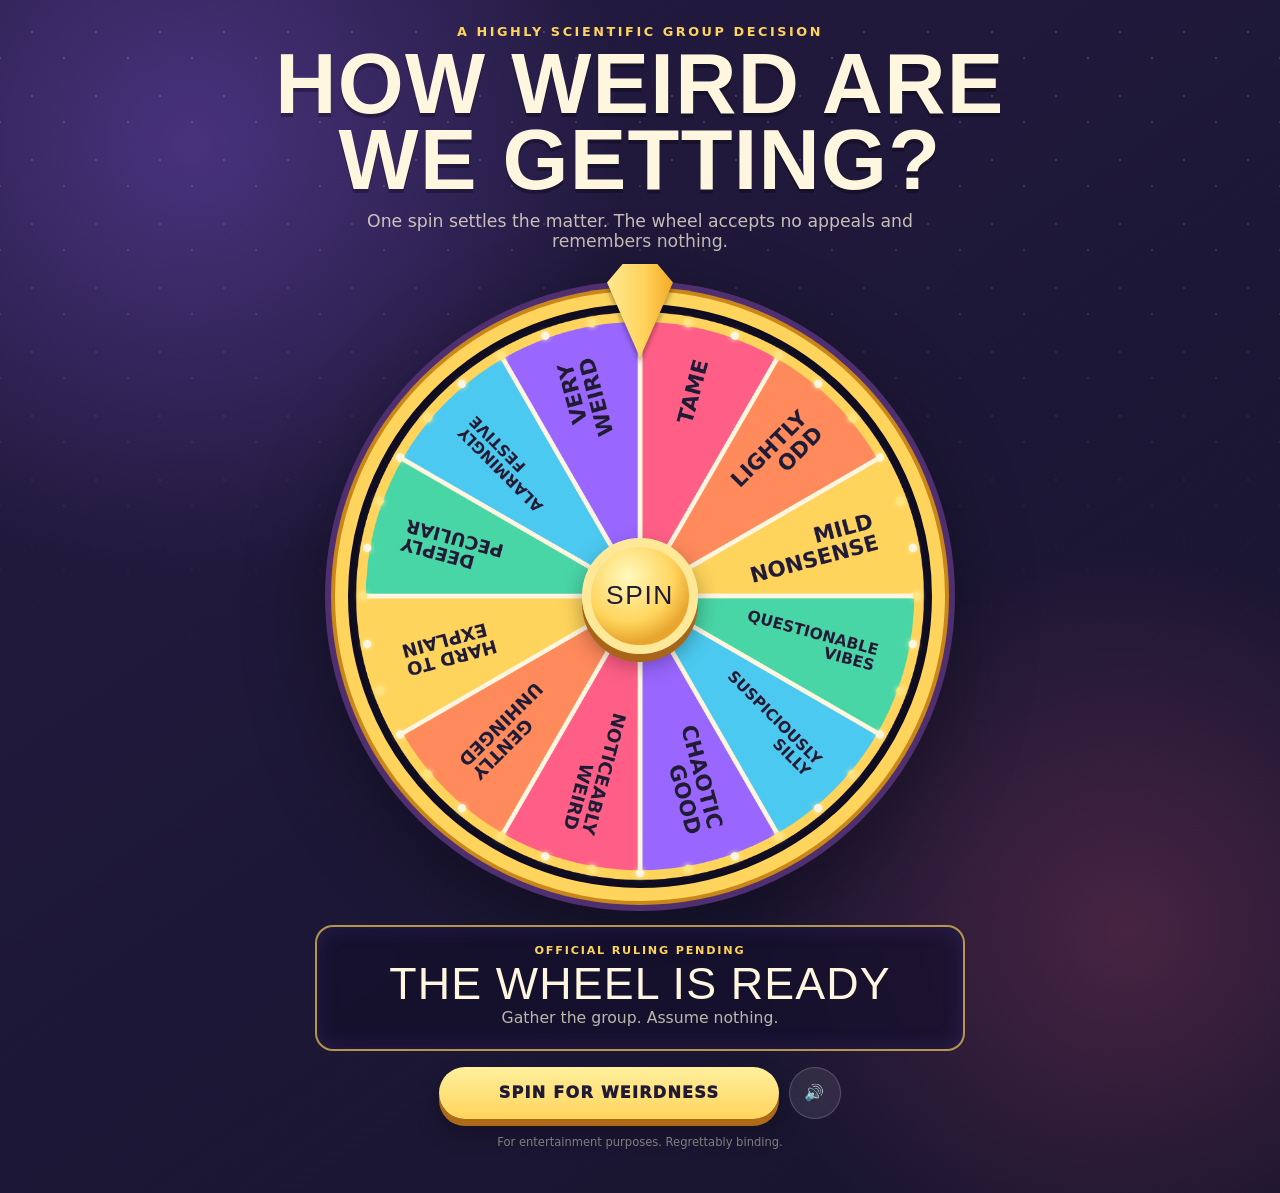
==== weird/index.html @ 73b0e81f "Add weirdness wheel web app" ====
<!doctype html>
<html lang="en">
<head>
  <meta charset="utf-8">
  <meta name="viewport" content="width=device-width, initial-scale=1, viewport-fit=cover">
  <meta name="theme-color" content="#17142d">
  <meta name="description" content="One spin. One official weirdness level. No appeals.">
  <meta property="og:title" content="How Weird Are We Getting?">
  <meta property="og:description" content="A highly scientific wheel for settling the matter.">
  <title>How Weird Are We Getting?</title>
  <style>
    :root {
      --night: #17142d;
      --night-2: #241b42;
      --cream: #fff6df;
      --gold: #ffd45c;
      --gold-dark: #c98719;
      --pink: #ff5f87;
      --blue: #4cc9f0;
      --purple: #9966ff;
      --coral: #ff8a5b;
      --mint: #49d6a7;
      --ink: #201a35;
      --sans: ui-rounded, "SF Pro Rounded", "Segoe UI", system-ui, sans-serif;
      --display: Impact, Haettenschweiler, "Arial Narrow Bold", sans-serif;
    }

    * { box-sizing: border-box; }

    html, body { min-height: 100%; }

    body {
      margin: 0;
      color: var(--cream);
      font-family: var(--sans);
      background:
        radial-gradient(circle at 15% 12%, rgba(153, 102, 255, .32), transparent 27rem),
        radial-gradient(circle at 88% 78%, rgba(255, 95, 135, .20), transparent 24rem),
        linear-gradient(145deg, var(--night-2), var(--night));
      overflow-x: hidden;
    }

    body::before {
      content: "";
      position: fixed;
      inset: 0;
      pointer-events: none;
      opacity: .18;
      background-image:
        radial-gradient(circle, #fff 0 1px, transparent 1.5px),
        radial-gradient(circle, #fff 0 1px, transparent 1.5px);
      background-position: 0 0, 32px 26px;
      background-size: 64px 64px;
      mask-image: linear-gradient(to bottom, #000, transparent 80%);
    }

    .page {
      width: min(100%, 920px);
      margin: 0 auto;
      padding: max(24px, env(safe-area-inset-top)) 18px max(44px, env(safe-area-inset-bottom));
      text-align: center;
    }

    .eyebrow {
      margin: 0 0 7px;
      color: var(--gold);
      font-size: clamp(.68rem, 2vw, .8rem);
      font-weight: 900;
      letter-spacing: .2em;
      text-transform: uppercase;
    }

    h1 {
      margin: 0;
      font-family: var(--display);
      font-size: clamp(2.45rem, 9vw, 5.3rem);
      font-weight: 900;
      line-height: .9;
      letter-spacing: .015em;
      text-transform: uppercase;
      text-wrap: balance;
      text-shadow: 0 4px 0 rgba(0, 0, 0, .28);
    }

    .intro {
      max-width: 610px;
      margin: 12px auto 10px;
      color: rgba(255, 246, 223, .75);
      font-size: clamp(.94rem, 2.3vw, 1.08rem);
    }

    .wheel-wrap {
      position: relative;
      width: min(92vw, 610px);
      margin: 2px auto 0;
      padding-top: 30px;
      filter: drop-shadow(0 24px 40px rgba(0, 0, 0, .38));
      user-select: none;
      -webkit-user-select: none;
    }

    .wheel-shell {
      position: relative;
      width: 100%;
      aspect-ratio: 1;
      border: clamp(7px, 1.4vw, 13px) solid var(--gold);
      border-radius: 50%;
      background: #15112a;
      box-shadow:
        0 0 0 4px var(--gold-dark),
        0 0 0 10px #4f2f70,
        inset 0 0 25px rgba(0, 0, 0, .55);
      overflow: hidden;
    }

    canvas#wheel {
      display: block;
      width: 100%;
      height: 100%;
      transform: rotate(0deg);
      will-change: transform;
    }

    .pointer {
      position: absolute;
      z-index: 5;
      top: 3px;
      left: 50%;
      width: clamp(42px, 10vw, 66px);
      height: clamp(66px, 15vw, 94px);
      transform: translateX(-50%);
      filter: drop-shadow(0 6px 2px rgba(0, 0, 0, .28));
      transform-origin: 50% 15%;
    }

    .pointer::before {
      content: "";
      position: absolute;
      inset: 0;
      background: linear-gradient(90deg, #ffe891, var(--gold) 55%, #f4a927);
      clip-path: polygon(50% 100%, 0 20%, 24% 0, 76% 0, 100% 20%);
      border-radius: 8px;
    }

    .pointer.tick { animation: pointerTick 82ms ease-out; }

    @keyframes pointerTick {
      0% { transform: translateX(-50%) rotate(0); }
      45% { transform: translateX(-50%) rotate(-8deg); }
      100% { transform: translateX(-50%) rotate(0); }
    }

    .hub {
      position: absolute;
      z-index: 4;
      top: calc(50% + 15px);
      left: 50%;
      width: clamp(74px, 17vw, 116px);
      aspect-ratio: 1;
      display: grid;
      place-items: center;
      transform: translate(-50%, -50%);
      border: clamp(5px, 1vw, 9px) solid #ffe998;
      border-radius: 50%;
      color: var(--ink);
      font-family: var(--display);
      font-size: clamp(1rem, 4vw, 1.65rem);
      letter-spacing: .06em;
      background: radial-gradient(circle at 38% 30%, #fff9bd, var(--gold) 50%, #e8a62f 72%);
      box-shadow: 0 8px 0 #a86417, 0 10px 22px rgba(0, 0, 0, .35);
      pointer-events: none;
    }

    .result-card {
      position: relative;
      width: min(100%, 650px);
      min-height: 126px;
      margin: 24px auto 0;
      padding: 17px 18px 16px;
      border: 2px solid rgba(255, 212, 92, .68);
      border-radius: 18px;
      background: rgba(20, 16, 43, .72);
      box-shadow: inset 0 0 22px rgba(153, 102, 255, .14);
      backdrop-filter: blur(10px);
    }

    .result-kicker {
      margin: 0;
      color: var(--gold);
      font-size: .7rem;
      font-weight: 900;
      letter-spacing: .16em;
      text-transform: uppercase;
    }

    .result {
      margin: 4px 0 3px;
      color: var(--cream);
      font-family: var(--display);
      font-size: clamp(1.65rem, 6vw, 2.8rem);
      line-height: 1;
      letter-spacing: .025em;
      text-transform: uppercase;
    }

    .verdict {
      margin: 0;
      color: rgba(255, 246, 223, .72);
      font-size: clamp(.82rem, 2.5vw, .98rem);
    }

    .controls {
      display: flex;
      justify-content: center;
      align-items: center;
      gap: 10px;
      margin-top: 16px;
    }

    button {
      min-height: 52px;
      border: 0;
      border-radius: 999px;
      font: inherit;
      font-weight: 950;
      letter-spacing: .08em;
      text-transform: uppercase;
      cursor: pointer;
      touch-action: manipulation;
    }

    #spin {
      min-width: min(78vw, 340px);
      padding: 14px 28px;
      color: var(--ink);
      background: linear-gradient(180deg, #fff09d, var(--gold));
      box-shadow: 0 7px 0 #ae6a16, 0 13px 24px rgba(0, 0, 0, .28);
      transition: transform 120ms ease, filter 120ms ease, box-shadow 120ms ease;
    }

    #spin:hover { filter: brightness(1.07); transform: translateY(-1px); }
    #spin:active { transform: translateY(5px); box-shadow: 0 2px 0 #ae6a16; }
    #spin:disabled { cursor: wait; filter: saturate(.45); transform: none; }

    #sound {
      width: 52px;
      min-width: 52px;
      padding: 0;
      color: var(--cream);
      background: rgba(255, 255, 255, .09);
      border: 1px solid rgba(255, 255, 255, .18);
    }

    button:focus-visible {
      outline: 4px solid var(--blue);
      outline-offset: 4px;
    }

    .fine-print {
      margin: 16px auto 0;
      color: rgba(255, 246, 223, .46);
      font-size: .72rem;
    }

    .confetti {
      position: fixed;
      z-index: 20;
      top: -20px;
      left: 0;
      width: 9px;
      height: 15px;
      border-radius: 2px;
      pointer-events: none;
      animation: fall var(--fall-time) cubic-bezier(.15, .75, .45, 1) forwards;
    }

    @keyframes fall {
      0% { opacity: 1; transform: translate3d(var(--start-x), -20px, 0) rotate(0); }
      100% { opacity: 0; transform: translate3d(var(--end-x), 105vh, 0) rotate(var(--spin)); }
    }

    @media (max-width: 560px) {
      .page { padding-left: 12px; padding-right: 12px; }
      .wheel-wrap { width: min(94vw, 470px); }
      .result-card { width: calc(100% - 8px); min-height: 118px; }
      .controls { gap: 8px; }
      #spin { min-width: 0; flex: 1; max-width: 330px; }
    }

    @media (prefers-reduced-motion: reduce) {
      .pointer.tick { animation: none; }
      .confetti { display: none; }
      #spin { transition: none; }
    }
  </style>
</head>
<body>
  <main class="page">
    <p class="eyebrow">A highly scientific group decision</p>
    <h1>How weird are we getting?</h1>
    <p class="intro">One spin settles the matter. The wheel accepts no appeals and remembers nothing.</p>

    <section class="wheel-wrap" aria-label="Weirdness wheel">
      <div class="pointer" id="pointer" aria-hidden="true"></div>
      <div class="wheel-shell">
        <canvas id="wheel" width="900" height="900" aria-hidden="true"></canvas>
      </div>
      <div class="hub" aria-hidden="true">SPIN</div>
    </section>

    <section class="result-card" aria-live="polite" aria-atomic="true">
      <p class="result-kicker" id="result-kicker">Official ruling pending</p>
      <p class="result" id="result">The wheel is ready</p>
      <p class="verdict" id="verdict">Gather the group. Assume nothing.</p>
    </section>

    <div class="controls">
      <button id="spin" type="button">Spin for weirdness</button>
      <button id="sound" type="button" aria-label="Mute wheel sounds" aria-pressed="false">🔊</button>
    </div>

    <p class="fine-print">For entertainment purposes. Regrettably binding.</p>
  </main>

  <script>
    (() => {
      const levels = [
        { label: 'TAME', quip: 'Everyone can make eye contact tomorrow.' },
        { label: 'LIGHTLY ODD', quip: 'A respectable amount of nonsense.' },
        { label: 'MILD NONSENSE', quip: 'Plausible deniability remains intact.' },
        { label: 'QUESTIONABLE VIBES', quip: 'The group chat is warming up.' },
        { label: 'SUSPICIOUSLY SILLY', quip: 'Standards are becoming interpretive.' },
        { label: 'CHAOTIC GOOD', quip: 'The committee has lost control.' },
        { label: 'NOTICEABLY WEIRD', quip: 'Context will not help.' },
        { label: 'GENTLY UNHINGED', quip: 'A debrief is now likely.' },
        { label: 'HARD TO EXPLAIN', quip: 'Future historians will disagree.' },
        { label: 'DEEPLY PECULIAR', quip: 'Explanations are no longer recommended.' },
        { label: 'ALARMINGLY FESTIVE', quip: 'The night has become self-governing.' },
        { label: 'VERY WEIRD', quip: 'Very weird. The wheel has spoken.' }
      ];

      const colors = ['#ff5f87', '#ff8a5b', '#ffd45c', '#49d6a7', '#4cc9f0', '#9966ff'];
      const canvas = document.querySelector('#wheel');
      const ctx = canvas.getContext('2d');
      const spinButton = document.querySelector('#spin');
      const soundButton = document.querySelector('#sound');
      const pointer = document.querySelector('#pointer');
      const result = document.querySelector('#result');
      const kicker = document.querySelector('#result-kicker');
      const verdict = document.querySelector('#verdict');
      const prefersReducedMotion = window.matchMedia('(prefers-reduced-motion: reduce)');
      const arc = (Math.PI * 2) / levels.length;
      let rotation = 0;
      let spinning = false;
      let muted = false;
      let audioContext = null;
      let lastTick = -1;

      function splitLabel(label) {
        const words = label.split(' ');
        if (words.length === 1) return [label];
        if (words.length === 2) return words;
        const pivot = Math.ceil(words.length / 2);
        return [words.slice(0, pivot).join(' '), words.slice(pivot).join(' ')];
      }

      function drawWheel() {
        const size = canvas.width;
        const center = size / 2;
        const radius = center - 20;
        ctx.clearRect(0, 0, size, size);

        levels.forEach((level, index) => {
          const start = -Math.PI / 2 + index * arc;
          const end = start + arc;
          ctx.beginPath();
          ctx.moveTo(center, center);
          ctx.arc(center, center, radius, start, end);
          ctx.closePath();
          ctx.fillStyle = colors[index % colors.length];
          ctx.fill();
          ctx.lineWidth = 7;
          ctx.strokeStyle = '#fff6df';
          ctx.stroke();

          const angle = start + arc / 2;
          ctx.save();
          ctx.translate(center, center);
          ctx.rotate(angle);
          ctx.textAlign = 'right';
          ctx.textBaseline = 'middle';
          ctx.fillStyle = '#201a35';
          ctx.shadowColor = 'rgba(255,255,255,.34)';
          ctx.shadowBlur = 1;
          const lines = splitLabel(level.label);
          const fontSize = level.label.length > 17 ? 24 : level.label.length > 13 ? 28 : 33;
          ctx.font = `900 ${fontSize}px ${getComputedStyle(document.documentElement).getPropertyValue('--sans')}`;
          const lineHeight = fontSize * 1.03;
          lines.forEach((line, lineIndex) => {
            const y = (lineIndex - (lines.length - 1) / 2) * lineHeight;
            ctx.fillText(line, radius - 54, y, 240);
          });
          ctx.restore();
        });

        ctx.beginPath();
        ctx.arc(center, center, radius, 0, Math.PI * 2);
        ctx.lineWidth = 15;
        ctx.strokeStyle = '#ffd45c';
        ctx.stroke();

        for (let i = 0; i < 36; i += 1) {
          const angle = (i / 36) * Math.PI * 2;
          const x = center + Math.cos(angle) * (radius - 3);
          const y = center + Math.sin(angle) * (radius - 3);
          ctx.beginPath();
          ctx.arc(x, y, 6.5, 0, Math.PI * 2);
          ctx.fillStyle = i % 2 ? '#fff6df' : '#ffe47f';
          ctx.shadowColor = '#fff1a8';
          ctx.shadowBlur = 9;
          ctx.fill();
        }
        ctx.shadowBlur = 0;
      }

      function randomIndex() {
        const values = new Uint32Array(1);
        crypto.getRandomValues(values);
        return values[0] % levels.length;
      }

      function easeOutQuint(t) {
        return 1 - Math.pow(1 - t, 5);
      }

      function normalizeAngle(value) {
        const full = Math.PI * 2;
        return ((value % full) + full) % full;
      }

      function playTick() {
        if (muted) return;
        audioContext ||= new (window.AudioContext || window.webkitAudioContext)();
        const oscillator = audioContext.createOscillator();
        const gain = audioContext.createGain();
        oscillator.type = 'triangle';
        oscillator.frequency.setValueAtTime(620, audioContext.currentTime);
        gain.gain.setValueAtTime(.035, audioContext.currentTime);
        gain.gain.exponentialRampToValueAtTime(.001, audioContext.currentTime + .045);
        oscillator.connect(gain).connect(audioContext.destination);
        oscillator.start();
        oscillator.stop(audioContext.currentTime + .05);
      }

      function playFanfare() {
        if (muted) return;
        audioContext ||= new (window.AudioContext || window.webkitAudioContext)();
        [392, 523, 659].forEach((frequency, index) => {
          const oscillator = audioContext.createOscillator();
          const gain = audioContext.createGain();
          const start = audioContext.currentTime + index * .08;
          oscillator.type = 'sine';
          oscillator.frequency.setValueAtTime(frequency, start);
          gain.gain.setValueAtTime(.001, start);
          gain.gain.linearRampToValueAtTime(.08, start + .025);
          gain.gain.exponentialRampToValueAtTime(.001, start + .25);
          oscillator.connect(gain).connect(audioContext.destination);
          oscillator.start(start);
          oscillator.stop(start + .28);
        });
      }

      function dropConfetti() {
        const palette = ['#ff5f87', '#ff8a5b', '#ffd45c', '#49d6a7', '#4cc9f0', '#9966ff'];
        for (let i = 0; i < 54; i += 1) {
          const piece = document.createElement('i');
          piece.className = 'confetti';
          piece.style.background = palette[i % palette.length];
          piece.style.setProperty('--start-x', `${Math.random() * 100}vw`);
          piece.style.setProperty('--end-x', `${(Math.random() - .5) * 34}vw`);
          piece.style.setProperty('--spin', `${Math.random() * 1080 - 540}deg`);
          piece.style.setProperty('--fall-time', `${1.8 + Math.random() * 1.7}s`);
          piece.style.animationDelay = `${Math.random() * .18}s`;
          document.body.appendChild(piece);
          piece.addEventListener('animationend', () => piece.remove(), { once: true });
        }
      }

      function announce(index) {
        const level = levels[index];
        kicker.textContent = `Weirdness level ${index + 1} of ${levels.length}`;
        result.textContent = level.label;
        verdict.textContent = level.quip;
        playFanfare();
        if (!prefersReducedMotion.matches) dropConfetti();
      }

      function spin() {
        if (spinning) return;
        spinning = true;
        spinButton.disabled = true;
        spinButton.textContent = 'Consulting the wheel…';
        kicker.textContent = 'Official ruling in progress';
        result.textContent = 'No appeals';
        verdict.textContent = 'The wheel is considering the evidence.';

        const target = randomIndex();
        const current = normalizeAngle(rotation);
        const desired = normalizeAngle(-(target + .5) * arc);
        const deltaToTarget = normalizeAngle(desired - current);
        const extraTurns = 6 + (target % 3);
        const distance = extraTurns * Math.PI * 2 + deltaToTarget;
        const startRotation = rotation;
        const duration = prefersReducedMotion.matches ? 650 : 5000;
        const startTime = performance.now();
        lastTick = Math.floor(current / arc);

        function frame(now) {
          const progress = Math.min(1, (now - startTime) / duration);
          rotation = startRotation + distance * easeOutQuint(progress);
          canvas.style.transform = `rotate(${rotation}rad)`;

          const tickIndex = Math.floor(normalizeAngle(rotation) / arc);
          if (tickIndex !== lastTick) {
            lastTick = tickIndex;
            pointer.classList.remove('tick');
            void pointer.offsetWidth;
            pointer.classList.add('tick');
            playTick();
          }

          if (progress < 1) {
            requestAnimationFrame(frame);
            return;
          }

          rotation = startRotation + distance;
          canvas.style.transform = `rotate(${rotation}rad)`;
          spinning = false;
          spinButton.disabled = false;
          spinButton.textContent = 'Spin again';
          announce(target);
        }

        requestAnimationFrame(frame);
      }

      spinButton.addEventListener('click', spin);
      soundButton.addEventListener('click', () => {
        muted = !muted;
        soundButton.textContent = muted ? '🔇' : '🔊';
        soundButton.setAttribute('aria-pressed', String(muted));
        soundButton.setAttribute('aria-label', muted ? 'Enable wheel sounds' : 'Mute wheel sounds');
      });

      drawWheel();
    })();
  </script>
</body>
</html>
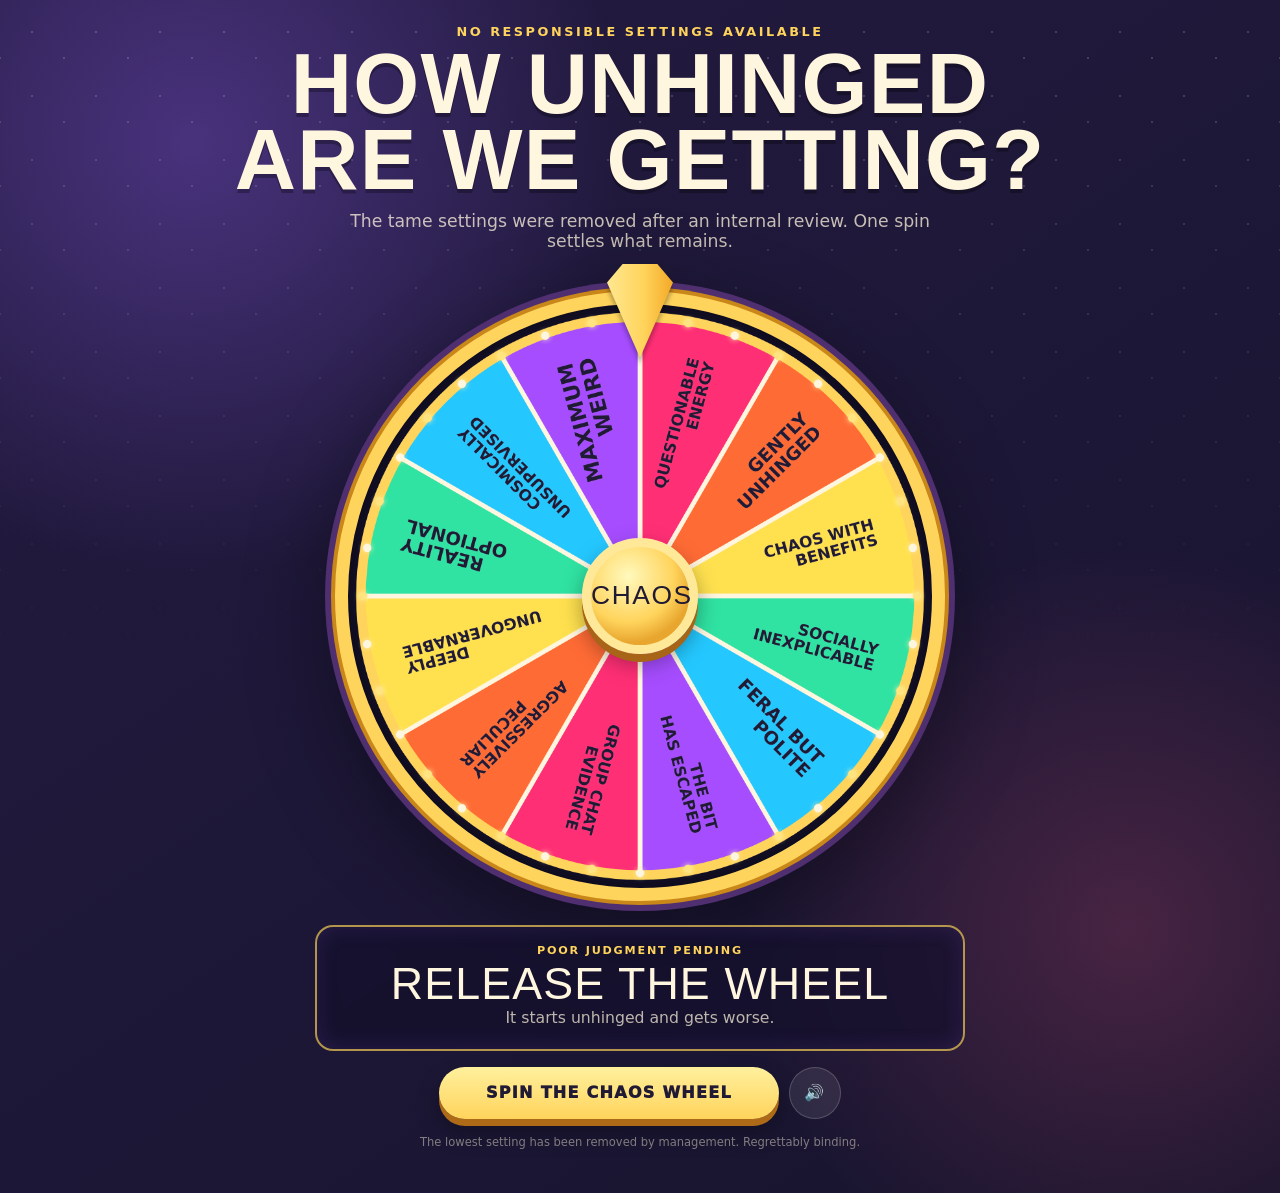
==== commit c1780759: "Make the weirdness wheel fully unhinged" ====
--- a/weird/index.html
+++ b/weird/index.html
@@ -4,10 +4,10 @@
   <meta charset="utf-8">
   <meta name="viewport" content="width=device-width, initial-scale=1, viewport-fit=cover">
   <meta name="theme-color" content="#17142d">
-  <meta name="description" content="One spin. One official weirdness level. No appeals.">
-  <meta property="og:title" content="How Weird Are We Getting?">
-  <meta property="og:description" content="A highly scientific wheel for settling the matter.">
-  <title>How Weird Are We Getting?</title>
+  <meta name="description" content="The tame settings have been removed. Spin responsibly, or do not.">
+  <meta property="og:title" content="How Unhinged Are We Getting?">
+  <meta property="og:description" content="A wheel with no responsible settings.">
+  <title>How Unhinged Are We Getting?</title>
   <style>
     :root {
       --night: #17142d;
@@ -80,6 +80,14 @@
       text-transform: uppercase;
       text-wrap: balance;
       text-shadow: 0 4px 0 rgba(0, 0, 0, .28);
+      animation: headlineTwitch 4.8s steps(1, end) infinite;
+    }
+
+    @keyframes headlineTwitch {
+      0%, 88%, 92%, 100% { transform: rotate(0) skewX(0); }
+      89% { transform: rotate(-1deg) skewX(-3deg); }
+      90% { transform: rotate(1deg) skewX(4deg); }
+      91% { transform: rotate(-.5deg) skewX(-2deg); }
     }
 
     .intro {
@@ -288,6 +296,7 @@
     }
 
     @media (prefers-reduced-motion: reduce) {
+      h1 { animation: none; }
       .pointer.tick { animation: none; }
       .confetti { display: none; }
       #spin { transition: none; }
@@ -296,50 +305,50 @@
 </head>
 <body>
   <main class="page">
-    <p class="eyebrow">A highly scientific group decision</p>
-    <h1>How weird are we getting?</h1>
-    <p class="intro">One spin settles the matter. The wheel accepts no appeals and remembers nothing.</p>
+    <p class="eyebrow">No responsible settings available</p>
+    <h1>How unhinged are we getting?</h1>
+    <p class="intro">The tame settings were removed after an internal review. One spin settles what remains.</p>
 
     <section class="wheel-wrap" aria-label="Weirdness wheel">
       <div class="pointer" id="pointer" aria-hidden="true"></div>
       <div class="wheel-shell">
         <canvas id="wheel" width="900" height="900" aria-hidden="true"></canvas>
       </div>
-      <div class="hub" aria-hidden="true">SPIN</div>
+      <div class="hub" aria-hidden="true">CHAOS</div>
     </section>
 
     <section class="result-card" aria-live="polite" aria-atomic="true">
-      <p class="result-kicker" id="result-kicker">Official ruling pending</p>
-      <p class="result" id="result">The wheel is ready</p>
-      <p class="verdict" id="verdict">Gather the group. Assume nothing.</p>
+      <p class="result-kicker" id="result-kicker">Poor judgment pending</p>
+      <p class="result" id="result">Release the wheel</p>
+      <p class="verdict" id="verdict">It starts unhinged and gets worse.</p>
     </section>
 
     <div class="controls">
-      <button id="spin" type="button">Spin for weirdness</button>
+      <button id="spin" type="button">Spin the chaos wheel</button>
       <button id="sound" type="button" aria-label="Mute wheel sounds" aria-pressed="false">🔊</button>
     </div>
 
-    <p class="fine-print">For entertainment purposes. Regrettably binding.</p>
+    <p class="fine-print">The lowest setting has been removed by management. Regrettably binding.</p>
   </main>
 
   <script>
     (() => {
       const levels = [
-        { label: 'TAME', quip: 'Everyone can make eye contact tomorrow.' },
-        { label: 'LIGHTLY ODD', quip: 'A respectable amount of nonsense.' },
-        { label: 'MILD NONSENSE', quip: 'Plausible deniability remains intact.' },
-        { label: 'QUESTIONABLE VIBES', quip: 'The group chat is warming up.' },
-        { label: 'SUSPICIOUSLY SILLY', quip: 'Standards are becoming interpretive.' },
-        { label: 'CHAOTIC GOOD', quip: 'The committee has lost control.' },
-        { label: 'NOTICEABLY WEIRD', quip: 'Context will not help.' },
-        { label: 'GENTLY UNHINGED', quip: 'A debrief is now likely.' },
-        { label: 'HARD TO EXPLAIN', quip: 'Future historians will disagree.' },
-        { label: 'DEEPLY PECULIAR', quip: 'Explanations are no longer recommended.' },
-        { label: 'ALARMINGLY FESTIVE', quip: 'The night has become self-governing.' },
-        { label: 'VERY WEIRD', quip: 'Very weird. The wheel has spoken.' }
+        { label: 'QUESTIONABLE ENERGY', quip: 'We have skipped the responsible portion of the evening.' },
+        { label: 'GENTLY UNHINGED', quip: 'The wheel considers this the minimum.' },
+        { label: 'CHAOS WITH BENEFITS', quip: 'The paperwork has become decorative.' },
+        { label: 'SOCIALLY INEXPLICABLE', quip: 'Context will only make this worse.' },
+        { label: 'FERAL BUT POLITE', quip: 'Manners remain. Governance does not.' },
+        { label: 'THE BIT HAS ESCAPED', quip: 'It is no longer clear who started this.' },
+        { label: 'GROUP CHAT EVIDENCE', quip: 'A debrief has become mandatory.' },
+        { label: 'AGGRESSIVELY PECULIAR', quip: 'Future explanations will lack credibility.' },
+        { label: 'DEEPLY UNGOVERNABLE', quip: 'The night has rejected adult supervision.' },
+        { label: 'REALITY OPTIONAL', quip: 'Consensus is no longer connected to events.' },
+        { label: 'COSMICALLY UNSUPERVISED', quip: 'The universe has stopped taking notes.' },
+        { label: 'MAXIMUM WEIRD', quip: 'The wheel has voided the warranty.' }
       ];
 
-      const colors = ['#ff5f87', '#ff8a5b', '#ffd45c', '#49d6a7', '#4cc9f0', '#9966ff'];
+      const colors = ['#ff2f75', '#ff6b35', '#ffe14f', '#30e3a3', '#24c8ff', '#a64dff'];
       const canvas = document.querySelector('#wheel');
       const ctx = canvas.getContext('2d');
       const spinButton = document.querySelector('#spin');
@@ -499,10 +508,10 @@
         if (spinning) return;
         spinning = true;
         spinButton.disabled = true;
-        spinButton.textContent = 'Consulting the wheel…';
-        kicker.textContent = 'Official ruling in progress';
-        result.textContent = 'No appeals';
-        verdict.textContent = 'The wheel is considering the evidence.';
+        spinButton.textContent = 'Making it worse…';
+        kicker.textContent = 'Poor judgment in progress';
+        result.textContent = 'No safe outcome';
+        verdict.textContent = 'The wheel is removing the final guardrails.';
 
         const target = randomIndex();
         const current = normalizeAngle(rotation);
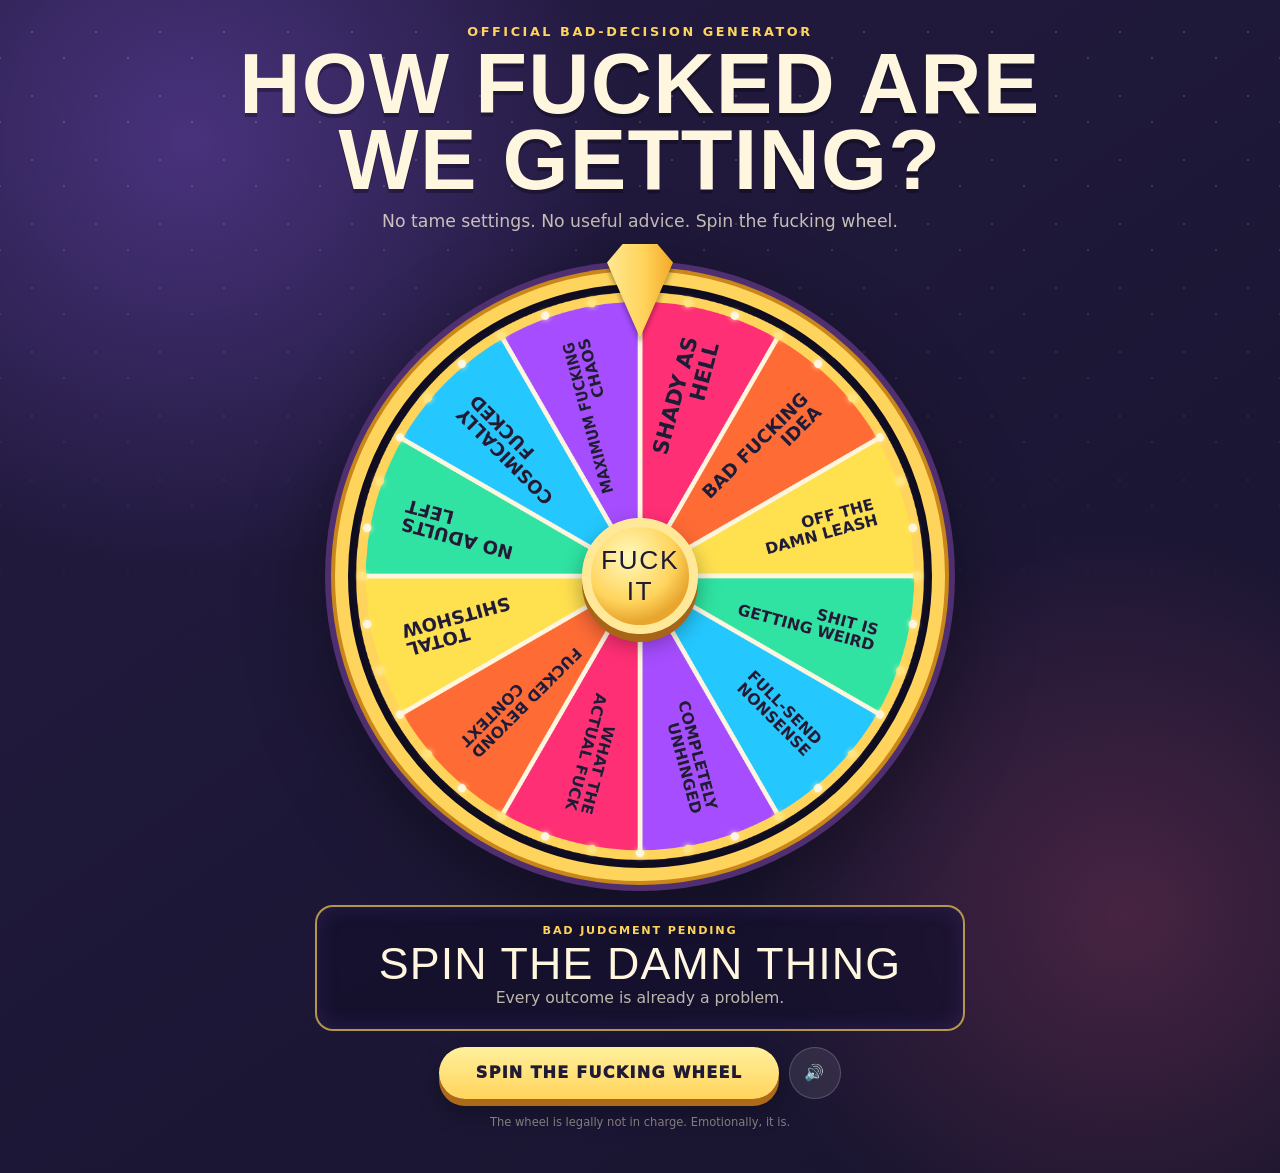
==== commit 716a67d2: "Make the weirdness wheel blunt and profane" ====
--- a/weird/index.html
+++ b/weird/index.html
@@ -4,10 +4,10 @@
   <meta charset="utf-8">
   <meta name="viewport" content="width=device-width, initial-scale=1, viewport-fit=cover">
   <meta name="theme-color" content="#17142d">
-  <meta name="description" content="The tame settings have been removed. Spin responsibly, or do not.">
-  <meta property="og:title" content="How Unhinged Are We Getting?">
-  <meta property="og:description" content="A wheel with no responsible settings.">
-  <title>How Unhinged Are We Getting?</title>
+  <meta name="description" content="No tame settings. No useful advice. Spin the fucking wheel.">
+  <meta property="og:title" content="How Fucked Are We Getting?">
+  <meta property="og:description" content="An official bad-decision generator.">
+  <title>How Fucked Are We Getting?</title>
   <style>
     :root {
       --night: #17142d;
@@ -305,47 +305,47 @@
 </head>
 <body>
   <main class="page">
-    <p class="eyebrow">No responsible settings available</p>
-    <h1>How unhinged are we getting?</h1>
-    <p class="intro">The tame settings were removed after an internal review. One spin settles what remains.</p>
+    <p class="eyebrow">Official bad-decision generator</p>
+    <h1>How fucked are we getting?</h1>
+    <p class="intro">No tame settings. No useful advice. Spin the fucking wheel.</p>
 
     <section class="wheel-wrap" aria-label="Weirdness wheel">
       <div class="pointer" id="pointer" aria-hidden="true"></div>
       <div class="wheel-shell">
         <canvas id="wheel" width="900" height="900" aria-hidden="true"></canvas>
       </div>
-      <div class="hub" aria-hidden="true">CHAOS</div>
+      <div class="hub" aria-hidden="true">FUCK IT</div>
     </section>
 
     <section class="result-card" aria-live="polite" aria-atomic="true">
-      <p class="result-kicker" id="result-kicker">Poor judgment pending</p>
-      <p class="result" id="result">Release the wheel</p>
-      <p class="verdict" id="verdict">It starts unhinged and gets worse.</p>
+      <p class="result-kicker" id="result-kicker">Bad judgment pending</p>
+      <p class="result" id="result">Spin the damn thing</p>
+      <p class="verdict" id="verdict">Every outcome is already a problem.</p>
     </section>
 
     <div class="controls">
-      <button id="spin" type="button">Spin the chaos wheel</button>
+      <button id="spin" type="button">Spin the fucking wheel</button>
       <button id="sound" type="button" aria-label="Mute wheel sounds" aria-pressed="false">🔊</button>
     </div>
 
-    <p class="fine-print">The lowest setting has been removed by management. Regrettably binding.</p>
+    <p class="fine-print">The wheel is legally not in charge. Emotionally, it is.</p>
   </main>
 
   <script>
     (() => {
       const levels = [
-        { label: 'QUESTIONABLE ENERGY', quip: 'We have skipped the responsible portion of the evening.' },
-        { label: 'GENTLY UNHINGED', quip: 'The wheel considers this the minimum.' },
-        { label: 'CHAOS WITH BENEFITS', quip: 'The paperwork has become decorative.' },
-        { label: 'SOCIALLY INEXPLICABLE', quip: 'Context will only make this worse.' },
-        { label: 'FERAL BUT POLITE', quip: 'Manners remain. Governance does not.' },
-        { label: 'THE BIT HAS ESCAPED', quip: 'It is no longer clear who started this.' },
-        { label: 'GROUP CHAT EVIDENCE', quip: 'A debrief has become mandatory.' },
-        { label: 'AGGRESSIVELY PECULIAR', quip: 'Future explanations will lack credibility.' },
-        { label: 'DEEPLY UNGOVERNABLE', quip: 'The night has rejected adult supervision.' },
-        { label: 'REALITY OPTIONAL', quip: 'Consensus is no longer connected to events.' },
-        { label: 'COSMICALLY UNSUPERVISED', quip: 'The universe has stopped taking notes.' },
-        { label: 'MAXIMUM WEIRD', quip: 'The wheel has voided the warranty.' }
+        { label: 'SHADY AS HELL', quip: 'This is already a bad call.' },
+        { label: 'BAD FUCKING IDEA', quip: 'Caution has left the group chat.' },
+        { label: 'OFF THE DAMN LEASH', quip: 'Nobody is pretending to be sensible now.' },
+        { label: 'SHIT IS GETTING WEIRD', quip: 'The situation has stopped explaining itself.' },
+        { label: 'FULL-SEND NONSENSE', quip: 'Useful advice is no longer welcome.' },
+        { label: 'COMPLETELY UNHINGED', quip: 'We are past the point of adult input.' },
+        { label: 'WHAT THE ACTUAL FUCK', quip: 'The wheel would also like an explanation.' },
+        { label: 'FUCKED BEYOND CONTEXT', quip: 'Additional context will only make this worse.' },
+        { label: 'TOTAL SHITSHOW', quip: 'The wheels have come off the wheel.' },
+        { label: 'NO ADULTS LEFT', quip: 'The night is now making its own decisions.' },
+        { label: 'COSMICALLY FUCKED', quip: 'The universe has declined responsibility.' },
+        { label: 'MAXIMUM FUCKING CHAOS', quip: 'The wheel has voided the fucking warranty.' }
       ];
 
       const colors = ['#ff2f75', '#ff6b35', '#ffe14f', '#30e3a3', '#24c8ff', '#a64dff'];
@@ -508,10 +508,10 @@
         if (spinning) return;
         spinning = true;
         spinButton.disabled = true;
-        spinButton.textContent = 'Making it worse…';
-        kicker.textContent = 'Poor judgment in progress';
-        result.textContent = 'No safe outcome';
-        verdict.textContent = 'The wheel is removing the final guardrails.';
+        spinButton.textContent = 'Fucking things up…';
+        kicker.textContent = 'Bad judgment in progress';
+        result.textContent = 'No good outcome';
+        verdict.textContent = 'The wheel is making the problem official.';
 
         const target = randomIndex();
         const current = normalizeAngle(rotation);
